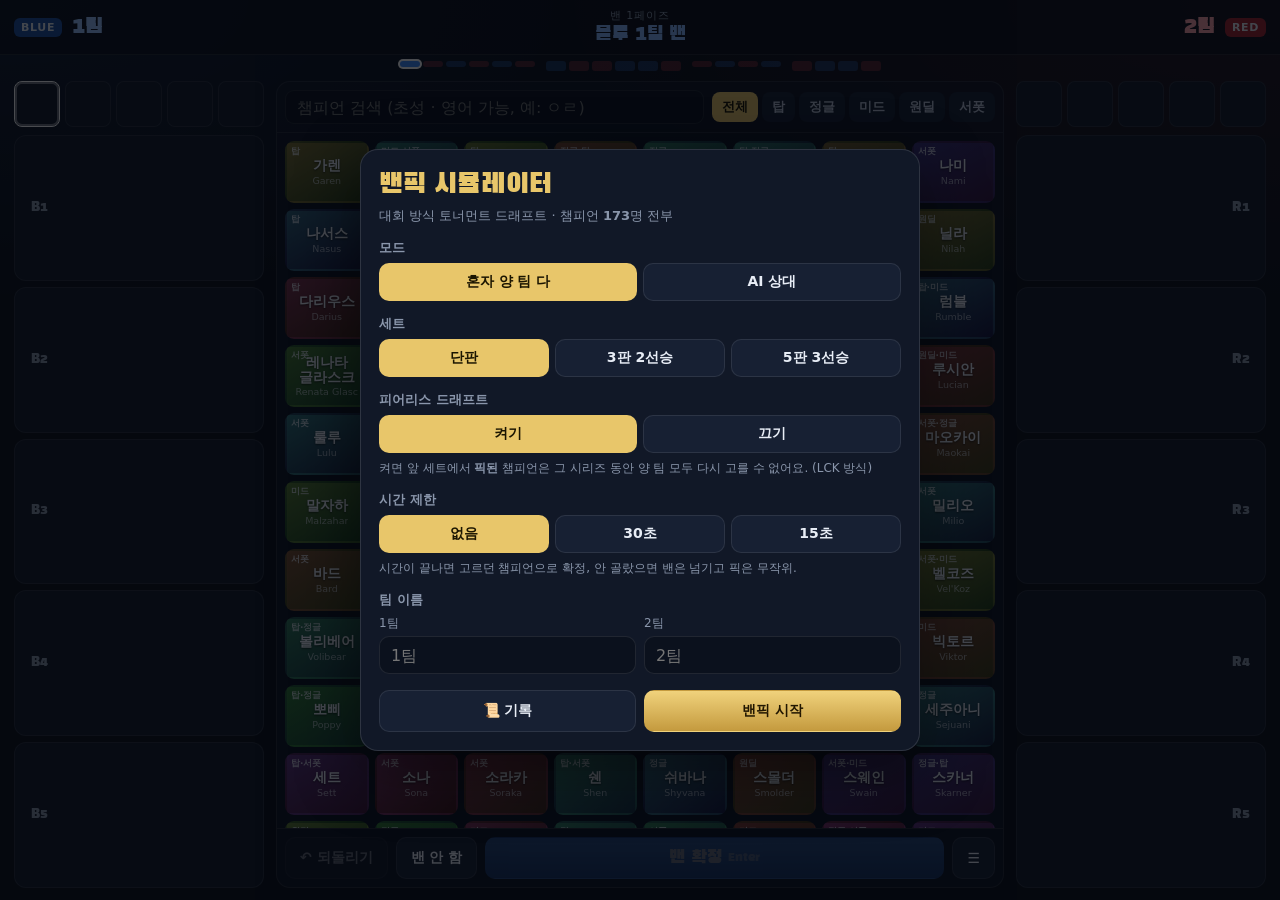
==== web/games/banpick/index.html @ 13d66494 "feat: 밴픽 시뮬레이터 추가 (LoL 대회 방식 토너먼트 드래프트) 사용자 요청: 리그 오브 레전드 대회 밴픽을 모의로 해 보는 시뮬레이터, 현재 챔피언 전부. - 챔피언 17" ====
<!DOCTYPE html>
<html lang="ko">
<head>
<meta charset="UTF-8">
<meta name="viewport" content="width=device-width, initial-scale=1, maximum-scale=1, user-scalable=no, viewport-fit=cover">
<title>밴픽 시뮬레이터</title>
<!-- 오프라인 번들 폰트 (CDN 미사용) -->
<link rel="stylesheet" href="fonts/fonts.css">
<style>
:root{
  --bg:#0a0e17; --panel:#111827; --panel2:#172033; --line:rgba(255,255,255,.09);
  --txt:#e8edf6; --mut:#8a96ab; --gold:#e8c66a; --gold2:#b8913a;
  --blue:#3d8bff; --blue2:#1c4fa3; --red:#ff4d5a; --red2:#a3222c;
  --hfont:'Black Han Sans','Apple SD Gothic Neo','Malgun Gothic',sans-serif;
}
*{box-sizing:border-box;-webkit-tap-highlight-color:transparent}
html,body{margin:0;height:100%;overflow:hidden;background:var(--bg);color:var(--txt);
  font-family:system-ui,-apple-system,'Apple SD Gothic Neo','Malgun Gothic','Noto Sans KR',sans-serif;
  -webkit-user-select:none;user-select:none;overscroll-behavior:none}
button{font:inherit;color:inherit;border:0;background:none;cursor:pointer;padding:0}
input{font:inherit;color:inherit}
.h{font-family:var(--hfont);font-weight:400;letter-spacing:.01em}
.mut{color:var(--mut)}

#app{height:100%;display:flex;flex-direction:column;
  background:radial-gradient(1200px 500px at 0% 0%,rgba(61,139,255,.10),transparent 60%),
             radial-gradient(1200px 500px at 100% 0%,rgba(255,77,90,.10),transparent 60%),var(--bg)}

/* ── 상단 ─────────────────────────────── */
#top{flex:0 0 auto;display:grid;grid-template-columns:1fr auto 1fr;align-items:center;gap:10px;
  padding:8px 14px;border-bottom:1px solid var(--line);background:rgba(10,14,23,.7)}
.tm{display:flex;align-items:center;gap:10px;min-width:0}
.tm.R{justify-content:flex-end}
.tm .nm{font-family:var(--hfont);font-size:22px;white-space:nowrap;overflow:hidden;text-overflow:ellipsis}
.tm.B .nm{color:#9cc4ff}.tm.R .nm{color:#ffa3aa}
.tm .sd{font-size:11px;font-weight:800;padding:3px 7px;border-radius:6px;letter-spacing:.06em}
.tm.B .sd{background:var(--blue2)}.tm.R .sd{background:var(--red2)}
.wins{display:flex;gap:4px}
.wins i{width:11px;height:11px;border-radius:50%;border:2px solid rgba(255,255,255,.35)}
.wins i.on{background:var(--gold);border-color:var(--gold)}
#mid{text-align:center;min-width:220px}
#phase{font-size:11px;color:var(--mut);letter-spacing:.08em}
#turn{font-family:var(--hfont);font-size:20px;line-height:1.15}
#turn.B{color:#8ab8ff}#turn.R{color:#ff8f98}
#timer{font-family:var(--hfont);font-size:15px;color:var(--gold)}
#timer.low{color:var(--red);animation:blink .5s infinite alternate}
@keyframes blink{to{opacity:.35}}

#seq{flex:0 0 auto;display:flex;justify-content:center;gap:3px;padding:6px 10px 0}
#seq b{width:20px;height:6px;border-radius:3px;opacity:.28}
#seq b.B{background:var(--blue)}#seq b.R{background:var(--red)}
#seq b.pk{height:10px}
#seq b.gap{margin-left:8px}
#seq b.done{opacity:.85}
#seq b.now{opacity:1;box-shadow:0 0 0 2px #fff;animation:blink .6s infinite alternate}

/* ── 본문 3단 ─────────────────────────── */
#main{flex:1 1 auto;min-height:0;display:grid;grid-template-columns:minmax(190px,250px) 1fr minmax(190px,250px);
  gap:12px;padding:10px 14px 12px}
.side{min-height:0;display:flex;flex-direction:column;gap:8px}
.bans{display:flex;gap:5px}
.side.R .bans{flex-direction:row-reverse}
.ban{flex:1;aspect-ratio:1;max-height:46px;border-radius:8px;border:1px solid var(--line);background:var(--panel);
  display:flex;align-items:center;justify-content:center;font-size:11px;font-weight:700;position:relative;overflow:hidden;
  text-align:center;line-height:1.1;padding:2px;color:#c9cfdb}
.ban.fill{filter:grayscale(.85) brightness(.75)}
.ban.fill::after{content:'';position:absolute;inset:0;background:linear-gradient(to top right,transparent 46%,rgba(255,77,90,.95) 48%,rgba(255,77,90,.95) 52%,transparent 54%)}
.ban.skip{color:var(--mut)}
.ban.now{border-color:#fff;box-shadow:0 0 0 2px rgba(255,255,255,.4) inset;animation:pulse 1s infinite}
.ban.now.hov{filter:none}
@keyframes pulse{50%{border-color:var(--gold)}}
.picks{flex:1;min-height:0;display:flex;flex-direction:column;gap:6px}
.pick{flex:1;min-height:0;border-radius:12px;border:1px solid var(--line);background:var(--panel);display:flex;align-items:center;
  gap:10px;padding:6px 12px;position:relative;overflow:hidden}
.side.R .pick{flex-direction:row-reverse;text-align:right}
.pick .ord{font-family:var(--hfont);font-size:13px;color:var(--mut);width:24px;flex:0 0 auto;text-align:center}
.pick .info{min-width:0;flex:1}
.pick .cn{font-family:var(--hfont);font-size:clamp(16px,2.2vw,22px);white-space:nowrap;overflow:hidden;text-overflow:ellipsis}
.pick .ce{font-size:10.5px;color:var(--mut);white-space:nowrap;overflow:hidden;text-overflow:ellipsis}
.pick .rl{font-size:11px;font-weight:800;padding:2px 7px;border-radius:6px;background:rgba(255,255,255,.1);flex:0 0 auto}
.pick.fill{background:var(--cbg)}
.side.B .pick.fill{border-color:rgba(61,139,255,.45)}
.side.R .pick.fill{border-color:rgba(255,77,90,.45)}
.pick.now{border-color:#fff;animation:pulse 1s infinite}
.pick.now.hov{background:var(--cbg);opacity:.85}
.pick.empty .cn{color:rgba(255,255,255,.18);font-size:15px}

.center{min-height:0;display:flex;flex-direction:column;background:rgba(17,24,39,.65);border:1px solid var(--line);border-radius:14px;overflow:hidden}
.tools{flex:0 0 auto;display:flex;gap:8px;align-items:center;padding:8px;border-bottom:1px solid var(--line);flex-wrap:wrap}
#q{flex:1 1 160px;min-width:120px;height:34px;border-radius:9px;border:1px solid var(--line);background:#0b111d;padding:0 11px;outline:none;
  -webkit-user-select:text;user-select:text}
#q:focus{border-color:var(--gold2)}
.roles{display:flex;gap:4px;flex-wrap:wrap}
.roles button{height:30px;padding:0 10px;border-radius:8px;background:var(--panel2);font-size:13px;font-weight:700;color:#b9c3d6}
.roles button.on{background:var(--gold);color:#1b1500}
#grid{flex:1 1 auto;min-height:0;overflow-y:auto;padding:8px;display:grid;grid-template-columns:repeat(auto-fill,minmax(80px,1fr));
  gap:6px;align-content:start}
.ch{height:62px;border-radius:9px;background:var(--cbg);position:relative;display:flex;flex-direction:column;align-items:center;justify-content:center;
  padding:3px;text-align:center;border:2px solid transparent;transition:transform .08s}
.ch:hover{transform:translateY(-1px);border-color:rgba(255,255,255,.45)}
.ch .k{font-weight:800;font-size:13.5px;line-height:1.1;word-break:keep-all;text-shadow:0 1px 2px rgba(0,0,0,.6)}
.ch .e{font-size:9.5px;opacity:.65;margin-top:2px;white-space:nowrap;overflow:hidden;text-overflow:ellipsis;max-width:100%}
.ch .r{position:absolute;top:2px;left:4px;font-size:9px;opacity:.75;font-weight:700}
.ch.sel{border-color:var(--gold);box-shadow:0 0 0 2px rgba(232,198,106,.35)}
.ch.off{filter:grayscale(1) brightness(.42);cursor:default;transform:none}
.ch.off:hover{border-color:transparent}
.ch .tag{position:absolute;bottom:2px;right:3px;font-size:9px;font-weight:800;padding:0 4px;border-radius:4px;background:rgba(0,0,0,.65);color:#fff}
#none{display:none;grid-column:1/-1;text-align:center;color:var(--mut);padding:30px 0}
.ctrl{flex:0 0 auto;display:flex;gap:8px;padding:8px;border-top:1px solid var(--line);align-items:center}
.btn{height:42px;padding:0 14px;border-radius:10px;background:var(--panel2);font-weight:800;font-size:14px;display:flex;align-items:center;justify-content:center;gap:6px;
  border:1px solid var(--line)}
.btn:hover{filter:brightness(1.18)}
.btn[disabled]{opacity:.4;cursor:default;filter:none}
.btn.gold{background:linear-gradient(#f0d27c,#c49a3e);color:#211600;border-color:transparent}
.btn.lock{flex:1;font-family:var(--hfont);font-weight:400;font-size:19px}
.btn.B{background:linear-gradient(#4b95ff,#235fc4);border-color:transparent}
.btn.R{background:linear-gradient(#ff5d69,#bd2b37);border-color:transparent}
.btn.sm{height:34px;font-size:13px;padding:0 10px}
#aiWait{display:none;position:absolute;inset:0;align-items:center;justify-content:center;font-family:var(--hfont);font-size:20px;
  background:rgba(10,14,23,.35);pointer-events:none}
.gridWrap{position:relative;flex:1 1 auto;min-height:0;display:flex;flex-direction:column}
.ai #aiWait{display:flex}
.ai #grid{pointer-events:none}

/* ── 창 ─────────────────────────────── */
.modal{position:fixed;inset:0;display:none;align-items:flex-start;justify-content:center;padding:14px;background:rgba(4,6,12,.72);z-index:10;overflow-y:auto}
.modal.on{display:flex}
.card{margin:auto;background:#111827;border:1px solid rgba(255,255,255,.12);border-radius:18px;padding:18px;width:min(560px,100%);
  box-shadow:0 20px 60px rgba(0,0,0,.5);animation:pop .25s cubic-bezier(.2,1.3,.4,1)}
.card.wide{width:min(860px,100%)}
@keyframes pop{from{transform:scale(.92);opacity:0}to{transform:none;opacity:1}}
.card h2{margin:0 0 4px;font-family:var(--hfont);font-weight:400;font-size:28px;color:var(--gold)}
.card h3{margin:14px 0 6px;font-size:13px;color:var(--mut);font-weight:700}
.seg{display:flex;gap:6px;flex-wrap:wrap}
.seg button{flex:1;min-width:90px;height:38px;border-radius:10px;background:var(--panel2);border:1px solid var(--line);font-weight:700;font-size:14px}
.seg button.on{background:var(--gold);color:#1b1500;border-color:transparent}
.names{display:grid;grid-template-columns:1fr 1fr;gap:8px}
.names input{height:38px;border-radius:10px;border:1px solid var(--line);background:#0b111d;padding:0 11px;outline:none;width:100%;
  -webkit-user-select:text;user-select:text}
.names label{font-size:12px;color:var(--mut);display:block;margin-bottom:4px}
.note{font-size:12px;color:var(--mut);margin-top:6px;line-height:1.5}
.row{display:flex;gap:8px;margin-top:16px;flex-wrap:wrap}
.row>.btn{flex:1}

.lineups{display:grid;grid-template-columns:1fr 1fr;gap:10px;margin-top:10px}
.lu{border-radius:12px;padding:10px;border:1px solid var(--line)}
.lu.B{background:rgba(61,139,255,.08);border-color:rgba(61,139,255,.35)}
.lu.R{background:rgba(255,77,90,.08);border-color:rgba(255,77,90,.35)}
.lu .t{font-family:var(--hfont);font-size:18px;margin-bottom:6px}
.lu.B .t{color:#9cc4ff}.lu.R .t{color:#ffa3aa}
.lu .p{display:flex;align-items:center;gap:8px;padding:6px 8px;border-radius:8px;margin-bottom:4px;background:var(--cbg);cursor:pointer;border:2px solid transparent}
.lu .p.sw{border-color:var(--gold)}
.lu .p .rl{font-size:11px;font-weight:800;width:34px;opacity:.85}
.lu .p .n{font-weight:800}
.lu .bb{font-size:11.5px;color:var(--mut);margin-top:6px;line-height:1.5}
.hist{max-height:55vh;overflow-y:auto;margin-top:8px;display:flex;flex-direction:column;gap:8px}
.hi{border:1px solid var(--line);border-radius:12px;padding:10px;background:#0d1320;font-size:12.5px;line-height:1.55}
.hi .hd{display:flex;justify-content:space-between;gap:8px;font-weight:800;margin-bottom:4px}
.hi .bl{color:#9cc4ff}.hi .rd{color:#ffa3aa}
.win{color:var(--gold);font-weight:800}
.top10{display:grid;grid-template-columns:1fr 1fr;gap:10px;font-size:12.5px}
.top10 ol{margin:0;padding-left:20px;line-height:1.6}
.toast{position:fixed;left:50%;bottom:24px;transform:translateX(-50%);background:#000c;padding:9px 16px;border-radius:10px;font-size:14px;
  z-index:20;opacity:0;transition:opacity .2s;pointer-events:none}
.toast.on{opacity:1}
.kbd{font-size:11px;opacity:.6;font-family:inherit}

/* ── 좁은 화면 (폰) ─────────────────── */
@media (max-width:860px){
  #top{padding:6px 10px;gap:6px}
  .tm .nm{font-size:16px}
  .tm .sd{display:none}
  #mid{min-width:0}
  #turn{font-size:16px}
  #seq b{width:11px}
  #main{grid-template-columns:1fr 1fr;grid-template-rows:auto 1fr;gap:8px;padding:8px}
  .center{grid-column:1/-1;grid-row:2}
  .side.B{grid-column:1;grid-row:1}.side.R{grid-column:2;grid-row:1}
  .side{gap:5px}
  .ban{max-height:30px;font-size:9px;border-radius:6px}
  .picks{flex:0 0 auto;gap:3px}
  .pick{flex:0 0 auto;height:30px;padding:2px 7px;gap:6px;border-radius:7px}
  .pick .ord{display:none}
  .pick .ce{display:none}
  .pick .cn{font-size:13px;font-family:inherit;font-weight:800}
  .pick.empty .cn{font-size:12px}
  .pick .rl{font-size:9.5px;padding:1px 5px}
  #grid{grid-template-columns:repeat(auto-fill,minmax(68px,1fr));gap:5px}
  .ch{height:52px}.ch .k{font-size:12px}
  .btn.lock{font-size:16px}
  .lineups{grid-template-columns:1fr}
  .top10{grid-template-columns:1fr}
  .kbd{display:none}
}
@media (max-height:620px) and (min-width:861px){
  .pick .ce{display:none}
}
</style>
</head>
<body>
<div id="app">
  <header id="top">
    <div class="tm B"><span class="sd">BLUE</span><span class="nm" id="nmB">블루</span><span class="wins" id="wB"></span></div>
    <div id="mid"><div id="phase">밴 1페이즈</div><div id="turn">-</div><div id="timer"></div></div>
    <div class="tm R"><span class="wins" id="wR"></span><span class="nm" id="nmR">레드</span><span class="sd">RED</span></div>
  </header>
  <div id="seq"></div>
  <div id="main">
    <section class="side B"><div class="bans" id="bansB"></div><div class="picks" id="picksB"></div></section>
    <section class="center" id="center">
      <div class="tools">
        <input id="q" type="search" placeholder="챔피언 검색 (초성 · 영어 가능, 예: ㅇㄹ)" autocomplete="off">
        <div class="roles" id="roles"></div>
      </div>
      <div class="gridWrap"><div id="grid"></div><div id="aiWait">AI 가 고르는 중…</div></div>
      <div class="ctrl">
        <button class="btn" id="bUndo" title="되돌리기 (Ctrl+Z)">↶ 되돌리기</button>
        <button class="btn" id="bSkip" title="이번 밴 넘기기">밴 안 함</button>
        <button class="btn gold lock" id="bLock">확정 <span class="kbd">Enter</span></button>
        <button class="btn" id="bMenu" title="설정 · 기록">☰</button>
      </div>
    </section>
    <section class="side R"><div class="bans" id="bansR"></div><div class="picks" id="picksR"></div></section>
  </div>
</div>

<!-- 설정 -->
<div class="modal" id="mSetup"><div class="card">
  <h2>밴픽 시뮬레이터</h2>
  <div class="mut" style="font-size:13px">대회 방식 토너먼트 드래프트 · 챔피언 <b id="chCount"></b>명 전부</div>
  <h3>모드</h3>
  <div class="seg" data-k="mode"><button data-v="local">혼자 양 팀 다</button><button data-v="ai">AI 상대</button></div>
  <div id="sideRow"><h3>내 진영 (1세트)</h3>
    <div class="seg" data-k="userSide"><button data-v="B">🔵 블루 (선픽)</button><button data-v="R">🔴 레드 (막픽)</button></div></div>
  <h3>세트</h3>
  <div class="seg" data-k="bo"><button data-v="1">단판</button><button data-v="3">3판 2선승</button><button data-v="5">5판 3선승</button></div>
  <h3>피어리스 드래프트</h3>
  <div class="seg" data-k="fearless"><button data-v="1">켜기</button><button data-v="0">끄기</button></div>
  <div class="note">켜면 앞 세트에서 <b>픽된</b> 챔피언은 그 시리즈 동안 양 팀 모두 다시 고를 수 없어요. (LCK 방식)</div>
  <h3>시간 제한</h3>
  <div class="seg" data-k="timer"><button data-v="0">없음</button><button data-v="30">30초</button><button data-v="15">15초</button></div>
  <div class="note">시간이 끝나면 고르던 챔피언으로 확정, 안 골랐으면 밴은 넘기고 픽은 무작위.</div>
  <h3>팀 이름</h3>
  <div class="names">
    <div><label id="lbA">1팀</label><input id="nA" maxlength="12"></div>
    <div><label id="lbB">2팀</label><input id="nB" maxlength="12"></div>
  </div>
  <div class="row">
    <button class="btn" id="bHist">📜 기록</button>
    <button class="btn" id="bResume" style="display:none">이어서 하기</button>
    <button class="btn gold" id="bStart">밴픽 시작</button>
  </div>
</div></div>

<!-- 결과 -->
<div class="modal" id="mResult"><div class="card wide">
  <h2 id="rTitle">밴픽 완료</h2>
  <div class="mut" style="font-size:12.5px" id="rSub">같은 팀 안에서 챔피언 두 개를 누르면 포지션을 바꿀 수 있어요.</div>
  <div class="lineups" id="rLineups"></div>
  <div id="rWinWrap"><h3 id="rWinQ">이긴 팀은?</h3>
    <div class="row" style="margin-top:6px"><button class="btn B" id="bWinB"></button><button class="btn R" id="bWinR"></button></div></div>
  <div class="row" id="rNext"></div>
  <div class="row">
    <button class="btn sm" id="bCopy">📋 텍스트 복사</button>
    <button class="btn sm" id="bRUndo">↶ 마지막 픽 되돌리기</button>
    <button class="btn sm" id="bRMenu">☰ 설정</button>
  </div>
</div></div>

<!-- 기록 -->
<div class="modal" id="mHist"><div class="card wide">
  <h2>밴픽 기록</h2>
  <div class="mut" style="font-size:12.5px" id="hSum"></div>
  <div class="top10" id="hTop"></div>
  <div class="hist" id="hList"></div>
  <div class="row"><button class="btn sm" id="bHClear">기록 지우기</button><button class="btn gold" id="bHClose">닫기</button></div>
</div></div>

<div class="toast" id="toast"></div>

<script src="../mudyogu-sdk.js"></script>
<script>
(function () {
'use strict';
const MUD = window.MudyoguSDK
  ? MudyoguSDK.create()
  : { isEmbedded:false, ready(){}, save(){}, saveCode(){}, requestCode(){},
      onCode(){}, onInit(){}, onControl(){}, score(){}, vibrate(){} };

/* ── 챔피언 173명 (2026 로크까지) · 영어,한글,포지션(주 포지션 먼저) ──
   T 탑 · J 정글 · M 미드 · A 원딜 · S 서폿 */
const RAW = `Aatrox,아트록스,T
Ahri,아리,M
Akali,아칼리,MT
Akshan,아크샨,MT
Alistar,알리스타,S
Ambessa,암베사,T
Amumu,아무무,JS
Anivia,애니비아,M
Annie,애니,MS
Aphelios,아펠리오스,A
Ashe,애쉬,AS
Aurelion Sol,아우렐리온 솔,M
Aurora,오로라,MT
Azir,아지르,M
Bard,바드,S
Bel'Veth,벨베스,J
Blitzcrank,블리츠크랭크,S
Brand,브랜드,SMJ
Braum,브라움,S
Briar,브라이어,J
Caitlyn,케이틀린,A
Camille,카밀,TS
Cassiopeia,카시오페아,MT
Cho'Gath,초가스,TM
Corki,코르키,MA
Darius,다리우스,T
Diana,다이애나,JM
Dr. Mundo,문도 박사,TJ
Draven,드레이븐,A
Ekko,에코,JM
Elise,엘리스,JS
Evelynn,이블린,J
Ezreal,이즈리얼,A
Fiddlesticks,피들스틱,JS
Fiora,피오라,T
Fizz,피즈,M
Galio,갈리오,MS
Gangplank,갱플랭크,T
Garen,가렌,T
Gnar,나르,T
Gragas,그라가스,JTS
Graves,그레이브즈,J
Gwen,그웬,TJ
Hecarim,헤카림,J
Heimerdinger,하이머딩거,MST
Hwei,흐웨이,MS
Illaoi,일라오이,T
Irelia,이렐리아,TM
Ivern,아이번,J
Janna,잔나,S
Jarvan IV,자르반 4세,J
Jax,잭스,TJ
Jayce,제이스,TM
Jhin,진,A
Jinx,징크스,A
K'Sante,크산테,T
Kai'Sa,카이사,A
Kalista,칼리스타,A
Karma,카르마,SM
Karthus,카서스,JM
Kassadin,카사딘,M
Katarina,카타리나,M
Kayle,케일,T
Kayn,케인,J
Kennen,케넨,T
Kha'Zix,카직스,J
Kindred,킨드레드,J
Kled,클레드,T
Kog'Maw,코그모,A
LeBlanc,르블랑,M
Lee Sin,리 신,J
Leona,레오나,S
Lillia,릴리아,J
Lissandra,리산드라,M
Locke,로크,M
Lucian,루시안,AM
Lulu,룰루,S
Lux,럭스,SM
Malphite,말파이트,T
Malzahar,말자하,M
Maokai,마오카이,SJT
Master Yi,마스터 이,J
Mel,멜,MS
Milio,밀리오,S
Miss Fortune,미스 포츈,A
Mordekaiser,모데카이저,T
Morgana,모르가나,S
Naafiri,나피리,M
Nami,나미,S
Nasus,나서스,T
Nautilus,노틸러스,S
Neeko,니코,MS
Nidalee,니달리,J
Nilah,닐라,A
Nocturne,녹턴,J
Nunu & Willump,누누와 윌럼프,J
Olaf,올라프,TJ
Orianna,오리아나,M
Ornn,오른,T
Pantheon,판테온,TSM
Poppy,뽀삐,TJS
Pyke,파이크,S
Qiyana,키아나,M
Quinn,퀸,T
Rakan,라칸,S
Rammus,람머스,J
Rek'Sai,렉사이,J
Rell,렐,S
Renata Glasc,레나타 글라스크,S
Renekton,레넥톤,T
Rengar,렝가,JT
Riven,리븐,T
Rumble,럼블,TM
Ryze,라이즈,MT
Samira,사미라,A
Sejuani,세주아니,J
Senna,세나,SA
Seraphine,세라핀,SM
Sett,세트,TS
Shaco,샤코,J
Shen,쉔,TS
Shyvana,쉬바나,J
Singed,신지드,T
Sion,사이온,T
Sivir,시비르,A
Skarner,스카너,JT
Smolder,스몰더,A
Sona,소나,S
Soraka,소라카,S
Swain,스웨인,SMT
Sylas,사일러스,MJ
Syndra,신드라,M
Tahm Kench,탐 켄치,TS
Taliyah,탈리야,MJ
Talon,탈론,MJ
Taric,타릭,S
Teemo,티모,T
Thresh,쓰레쉬,S
Tristana,트리스타나,AM
Trundle,트런들,JT
Tryndamere,트린다미어,T
Twisted Fate,트위스티드 페이트,M
Twitch,트위치,A
Udyr,우디르,J
Urgot,우르곳,T
Varus,바루스,A
Vayne,베인,AT
Veigar,베이가,M
Vel'Koz,벨코즈,SM
Vex,벡스,M
Vi,바이,J
Viego,비에고,J
Viktor,빅토르,M
Vladimir,블라디미르,MT
Volibear,볼리베어,TJ
Warwick,워윅,J
Wukong,오공,JT
Xayah,자야,A
Xerath,제라스,MS
Xin Zhao,신 짜오,J
Yasuo,야스오,MT
Yone,요네,MT
Yorick,요릭,T
Yunara,유나라,A
Yuumi,유미,S
Zaahen,자헨,T
Zac,자크,J
Zed,제드,M
Zeri,제리,A
Ziggs,직스,MA
Zilean,질리언,S
Zoe,조이,M
Zyra,자이라,S`;

/* AI 가 좋아하는 대회 단골 챔피언 (가중치만 줌) */
const POP = new Set(('Azir,Orianna,Taliyah,Sylas,Ahri,Corki,Yone,Aurora,Viktor,Syndra,Galio,Ryze,Mel,Hwei,Locke,LeBlanc,'
  + 'Xayah,Kai\'Sa,Varus,Ezreal,Jhin,Kalista,Ashe,Zeri,Aphelios,Lucian,Smolder,Yunara,Caitlyn,Sivir,Corki,'
  + 'Rell,Rakan,Nautilus,Renata Glasc,Leona,Braum,Alistar,Poppy,Thresh,Bard,Neeko,Karma,Milio,'
  + 'Lee Sin,Vi,Xin Zhao,Wukong,Maokai,Sejuani,Jarvan IV,Viego,Nidalee,Pantheon,Skarner,Trundle,Lillia,'
  + 'K\'Sante,Rumble,Jax,Gnar,Renekton,Aatrox,Ambessa,Jayce,Gragas,Ornn,Sion,Kennen,Camille,Zaahen,Gwen').split(','));

const ROLES = ['T','J','M','A','S'];
const RN = {T:'탑',J:'정글',M:'미드',A:'원딜',S:'서폿'};
const ALIAS = {'미포':'Miss Fortune','트페':'Twisted Fate','블츠':'Blitzcrank','아우솔':'Aurelion Sol','탐켄':'Tahm Kench',
  '잘반':'Jarvan IV','하딩':'Heimerdinger','케틀':'Caitlyn','트타':'Tristana','볼베':'Volibear','쓰레시':'Thresh','스레쉬':'Thresh',
  '쓰렉':'Thresh','tf':'Twisted Fate','mf':'Miss Fortune','j4':'Jarvan IV','ls':'Lee Sin','누누':'Nunu & Willump','레나타':'Renata Glasc',
  '마이':'Master Yi','블라디':'Vladimir','피들':'Fiddlesticks','쉬바':'Shyvana','카타':'Katarina','르블':'LeBlanc','갈리':'Galio',
  '애니비':'Anivia','오리':'Orianna','빅토':'Viktor','카사':'Kassadin','세주':'Sejuani','카밀':'Camille','이렐':'Irelia'};

const CHO = 'ㄱㄲㄴㄷㄸㄹㅁㅂㅃㅅㅆㅇㅈㅉㅊㅋㅌㅍㅎ';
function cho(s){let o='';for(const c of s){const n=c.charCodeAt(0)-0xAC00;o+=(n>=0&&n<11172)?CHO[Math.floor(n/588)]:c;}return o;}
const norm = (s) => s.toLowerCase().replace(/[\s'.&]/g,'');
function hue(s){let h=7;for(const c of s)h=(h*31+c.charCodeAt(0))>>>0;return h%360;}

const CHAMPS = RAW.trim().split('\n').map((l) => {
  const [en, ko, r] = l.split(',');
  const h = hue(en);
  return { id: en, en, ko, roles: r.split(''), pop: POP.has(en),
    bg: `linear-gradient(150deg,hsl(${h},42%,34%),hsl(${(h+40)%360},48%,17%))`,
    nk: norm(ko), ne: norm(en), ck: cho(ko.replace(/\s/g,'')) };
}).sort((a, b) => a.ko.localeCompare(b.ko, 'ko'));
const BY = {}; CHAMPS.forEach((c) => { BY[c.id] = c; });
for (const k in ALIAS) if (BY[ALIAS[k]]) (BY[ALIAS[k]].al = BY[ALIAS[k]].al || []).push(norm(k));

/* 대회 토너먼트 드래프트 순서 (20단계) */
const SEQ = [
  ['B','ban'],['R','ban'],['B','ban'],['R','ban'],['B','ban'],['R','ban'],
  ['B','pick'],['R','pick'],['R','pick'],['B','pick'],['B','pick'],['R','pick'],
  ['R','ban'],['B','ban'],['R','ban'],['B','ban'],
  ['R','pick'],['B','pick'],['B','pick'],['R','pick'],
].map(([side, type]) => ({ side, type }));
function phaseName(i){return i<6?'밴 1페이즈':i<12?'픽 1페이즈':i<16?'밴 2페이즈':'픽 2페이즈';}
const other = (s) => (s === 'B' ? 'R' : 'B');

/* 포지션 자동 배치 (120가지 중 가장 잘 맞는 것) */
const PERMS = [];
(function perm(a, rest){ if(!rest.length){PERMS.push(a);return;} rest.forEach((r,i)=>perm(a.concat(r), rest.slice(0,i).concat(rest.slice(i+1)))); })([], ROLES);
function roleScore(id, r){ const i = BY[id] ? BY[id].roles.indexOf(r) : -1; return i < 0 ? -3 : 4 - i; }
function assign(ids){
  let best = null, bs = -1e9;
  for (const p of PERMS) { let s = 0; for (let i = 0; i < ids.length; i++) s += roleScore(ids[i], p[i]); if (s > bs) { bs = s; best = p; } }
  return best.slice(0, ids.length);
}
function openRoles(ids){ const used = assign(ids); return ROLES.filter((r) => !used.includes(r)); }
function lineupOf(ids){ const a = assign(ids); return ROLES.map((r) => ids[a.indexOf(r)] || null); }

/* ── 저장 ─────────────────────────────── */
const K_STATE = 'banpick.state', K_CFG = 'banpick.cfg', K_HIST = 'banpick.history';
function lsGet(k, d){ try { const v = localStorage.getItem(k); return v ? JSON.parse(v) : d; } catch (e) { return d; } }
function lsSet(k, v){ try { localStorage.setItem(k, JSON.stringify(v)); } catch (e) {} }

let cfg = Object.assign({ mode:'local', userSide:'B', bo:1, fearless:1, timer:0, nA:'', nB:'' }, lsGet(K_CFG, {}));
let st = lsGet(K_STATE, null);   // { cfg, wins:{A,B}, games:[], cur:{blue,step,bans,picks,hover,done,lineup,histId}, snaps:[], over }
let hist = lsGet(K_HIST, []);
function persist(){ lsSet(K_STATE, st); }

function nameOf(team){ const c = st ? st.cfg : cfg; const n = team === 'A' ? c.nA : c.nB;
  if (n) return n; if (c.mode === 'ai') return team === 'A' ? '나' : 'AI'; return team === 'A' ? '1팀' : '2팀'; }
function teamOf(side){ return side === 'B' ? st.cur.blue : (st.cur.blue === 'A' ? 'B' : 'A'); }
function sideOfTeam(team){ return st.cur.blue === team ? 'B' : 'R'; }
function curSet(){ return st.games.length + 1 - (st.cur.winner && st.cfg.bo > 1 ? 1 : 0); }
function isUserStep(){ if (!st || st.cur.done) return false; if (st.cfg.mode !== 'ai') return true; return teamOf(SEQ[st.cur.step].side) === 'A'; }

function fearlessSet(){ const s = new Set(); if (!st || !st.cfg.fearless) return s;
  st.games.forEach((g) => { g.picks.B.concat(g.picks.R).forEach((id) => s.add(id)); }); return s; }
function statusOf(id){
  const c = st.cur;
  if (c.bans.B.includes(id) || c.bans.R.includes(id)) return '밴';
  if (c.picks.B.includes(id) || c.picks.R.includes(id)) return '픽';
  if (fearlessSet().has(id)) return '사용됨';
  return '';
}
const avail = (id) => !statusOf(id);

/* ── 화면 요소 ───────────────────────── */
const $ = (id) => document.getElementById(id);
const esc = (s) => String(s).replace(/[&<>"']/g, (c) => ({'&':'&amp;','<':'&lt;','>':'&gt;','"':'&quot;',"'":'&#39;'}[c]));
let roleF = 'all', query = '';
$('chCount').textContent = CHAMPS.length;

/* 역할 탭 */
$('roles').innerHTML = [['all','전체']].concat(ROLES.map((r) => [r, RN[r]])).map(([v, t]) => `<button data-r="${v}">${t}</button>`).join('');
$('roles').addEventListener('click', (e) => { const b = e.target.closest('button'); if (!b) return; roleF = b.dataset.r; renderGrid(); });

/* 챔피언 칸 (한 번만 만들고 상태만 바꿈) */
const tiles = {};
CHAMPS.forEach((c) => {
  const d = document.createElement('button');
  d.className = 'ch'; d.style.setProperty('--cbg', c.bg); d.title = `${c.ko} (${c.en}) · ${c.roles.map((r) => RN[r]).join('/')}`;
  d.innerHTML = `<span class="r">${c.roles.map((r) => RN[r]).slice(0, 2).join('·')}</span><span class="k">${c.ko}</span><span class="e">${c.en}</span><span class="tag" style="display:none"></span>`;
  d.addEventListener('click', () => onTile(c.id));
  d.addEventListener('dblclick', () => { if (st && st.cur.hover === c.id) lockIn(); });
  tiles[c.id] = d; $('grid').appendChild(d);
});
const noneEl = document.createElement('div'); noneEl.id = 'none'; noneEl.textContent = '찾는 챔피언이 없어요'; $('grid').appendChild(noneEl);

function matches(c){
  if (roleF !== 'all' && !c.roles.includes(roleF)) return false;
  if (!query) return true;
  const q = norm(query);
  if (c.nk.includes(q) || c.ne.includes(q)) return true;
  if (/^[ㄱ-ㅎ]+$/.test(q) && c.ck.startsWith(q)) return true;
  if (c.al && c.al.some((a) => a.startsWith(q))) return true;
  return false;
}
function renderGrid(){
  document.querySelectorAll('#roles button').forEach((b) => b.classList.toggle('on', b.dataset.r === roleF));
  let shown = 0;
  CHAMPS.forEach((c) => {
    const t = tiles[c.id]; const m = matches(c); t.style.display = m ? '' : 'none'; if (m) shown++;
    const s = st ? statusOf(c.id) : '';
    t.classList.toggle('off', !!s); t.classList.toggle('sel', !!st && st.cur.hover === c.id);
    const tag = t.querySelector('.tag'); tag.style.display = s ? '' : 'none'; tag.textContent = s;
  });
  noneEl.style.display = shown ? 'none' : 'block';
}

function onTile(id){
  if (!st || st.cur.done || !isUserStep() || !avail(id)) return;
  st.cur.hover = st.cur.hover === id ? null : id;
  persist(); render();
}

/* ── 그리기 ─────────────────────────── */
function render(){
  if (!st) return;
  const c = st.cur, step = c.step, s = SEQ[step];
  ['B','R'].forEach((side) => {
    const team = teamOf(side);
    $('nm' + side).textContent = nameOf(team);
    const need = Math.ceil(st.cfg.bo / 2);
    $('w' + side).innerHTML = st.cfg.bo > 1 ? Array.from({ length: need }, (_, i) => `<i class="${i < st.wins[team] ? 'on' : ''}"></i>`).join('') : '';
    // 밴
    let bh = '';
    for (let i = 0; i < 5; i++) {
      const id = c.bans[side][i];
      const isNow = !c.done && s && s.side === side && s.type === 'ban' && c.bans[side].length === i;
      if (id !== undefined) bh += id ? `<div class="ban fill" title="${BY[id].ko}" style="background:${BY[id].bg}">${BY[id].ko}</div>` : `<div class="ban skip">—</div>`;
      else if (isNow && c.hover) bh += `<div class="ban now hov" style="background:${BY[c.hover].bg}">${BY[c.hover].ko}</div>`;
      else bh += `<div class="ban${isNow ? ' now' : ''}"></div>`;
    }
    $('bans' + side).innerHTML = bh;
    // 픽
    const ids = c.picks[side], roles = assign(ids);
    let ph = '';
    for (let i = 0; i < 5; i++) {
      const id = ids[i];
      const isNow = !c.done && s && s.side === side && s.type === 'pick' && ids.length === i;
      const ord = side + (i + 1);
      if (id) {
        const ch = BY[id];
        ph += `<div class="pick fill" style="--cbg:${ch.bg}"><span class="ord">${ord}</span><div class="info"><div class="cn">${ch.ko}</div><div class="ce">${ch.en}</div></div><span class="rl">${RN[roles[i]]}</span></div>`;
      } else if (isNow && c.hover) {
        const ch = BY[c.hover];
        ph += `<div class="pick now hov" style="--cbg:${ch.bg}"><span class="ord">${ord}</span><div class="info"><div class="cn">${ch.ko}</div><div class="ce">고르는 중…</div></div></div>`;
      } else {
        ph += `<div class="pick empty${isNow ? ' now' : ''}"><span class="ord">${ord}</span><div class="info"><div class="cn">${isNow ? '선택 중' : ''}</div></div></div>`;
      }
    }
    $('picks' + side).innerHTML = ph;
  });
  // 가운데 위
  const gi = curSet();
  const fl = st.cfg.fearless && st.cfg.bo > 1 && fearlessSet().size ? ` · 피어리스 ${fearlessSet().size}명 잠김` : '';
  const setTxt = st.cfg.bo > 1 ? `${gi}세트 · ` : '';
  if (c.done) {
    $('phase').textContent = setTxt + '밴픽 완료' + fl;
    $('turn').textContent = '밴픽 완료'; $('turn').className = '';
  } else {
    $('phase').textContent = setTxt + phaseName(step) + fl;
    $('turn').textContent = `${s.side === 'B' ? '블루' : '레드'} ${nameOf(teamOf(s.side))} ${s.type === 'ban' ? '밴' : '픽'}`;
    $('turn').className = s.side;
  }
  $('seq').innerHTML = SEQ.map((q, i) => `<b class="${q.side}${q.type === 'pick' ? ' pk' : ''}${i === 6 || i === 12 || i === 16 ? ' gap' : ''}${i < step || c.done ? ' done' : ''}${i === step && !c.done ? ' now' : ''}" title="${i + 1}. ${q.side === 'B' ? '블루' : '레드'} ${q.type === 'ban' ? '밴' : '픽'}"></b>`).join('');
  // 아래 버튼
  const user = isUserStep();
  $('center').classList.toggle('ai', !c.done && !user);
  $('bLock').disabled = !user || !c.hover;
  $('bLock').className = 'btn lock ' + (c.done ? 'gold' : s.side);
  $('bLock').innerHTML = c.done ? '결과 보기' : user ? `${s.type === 'ban' ? '밴' : '픽'} 확정 <span class="kbd">Enter</span>` : 'AI 차례';
  if (c.done) $('bLock').disabled = false;
  $('bSkip').style.display = !c.done && s.type === 'ban' && user ? '' : 'none';
  $('bUndo').disabled = !st.snaps.length || st.over || !!(c.winner && st.cfg.bo > 1);
  renderGrid(); renderTimer();
}

/* ── 진행 ─────────────────────────── */
let aiToken = 0, deadline = 0, paused = false, pausedLeft = 0;

function lockIn(id){
  if (!st) return;
  const c = st.cur;
  if (c.done) { openResult(); return; }
  const s = SEQ[c.step];
  if (id === undefined) id = c.hover;
  if (id === null && s.type === 'pick') return;
  if (id && !avail(id)) return;
  st.snaps.push(JSON.stringify(c));
  if (st.snaps.length > 40) st.snaps.shift();
  if (s.type === 'ban') c.bans[s.side].push(id || ''); else c.picks[s.side].push(id);
  c.hover = null; c.step++;
  MUD.vibrate(10);
  if (c.step >= SEQ.length) finishDraft();
  else { resetTimer(); persist(); render(); maybeAI(); }
}

function undo(){
  if (!st || !st.snaps.length || st.over || (st.cur.winner && st.cfg.bo > 1)) return;
  aiToken++;
  const doneId = st.cur.done ? st.cur.histId : 0;   // 완료된 밴픽을 되돌리면 그 기록도 지움
  do { st.cur = JSON.parse(st.snaps.pop()); }
  while (st.cfg.mode === 'ai' && st.snaps.length && !isUserStep());
  if (doneId) { hist = hist.filter((h) => h.id !== doneId); lsSet(K_HIST, hist); }
  closeModals();
  resetTimer(); persist(); render(); maybeAI();
}

function weighted(list){ let sum = 0; list.forEach((x) => sum += x.w); let r = Math.random() * sum;
  for (const x of list) { r -= x.w; if (r <= 0) return x.id; } return list.length ? list[list.length - 1].id : null; }
function fitScore(ch, roles){ let b = 0; roles.forEach((r) => { const i = ch.roles.indexOf(r); if (i >= 0) b = Math.max(b, 3 - Math.min(i, 2)); }); return b; }
function aiChoose(){
  const c = st.cur, s = SEQ[c.step];
  const pool = CHAMPS.filter((ch) => avail(ch.id));
  let list;
  if (s.type === 'ban') {
    if (c.step >= 12) { const open = openRoles(c.picks[other(s.side)]);
      list = pool.map((ch) => ({ id: ch.id, w: (fitScore(ch, open) ** 2 + 0.1) * (ch.pop ? 4 : 1) }));
    } else list = pool.map((ch) => ({ id: ch.id, w: (ch.pop ? 5 : 1) * (1 + 0.35 * (ch.roles.length - 1)) }));
  } else {
    const open = openRoles(c.picks[s.side]);
    list = pool.map((ch) => ({ id: ch.id, w: fitScore(ch, open) ** 2 * (ch.pop ? 3 : 1) })).filter((x) => x.w > 0);
    if (!list.length) list = pool.map((ch) => ({ id: ch.id, w: 1 }));
  }
  return weighted(list);
}
function maybeAI(){
  if (!st || st.cur.done || isUserStep() || paused) return;
  const t = ++aiToken;
  setTimeout(() => {
    if (t !== aiToken || !st || st.cur.done || isUserStep()) return;
    st.cur.hover = aiChoose(); render();
    setTimeout(() => { if (t === aiToken && st && !st.cur.done && !isUserStep()) lockIn(st.cur.hover); }, 650);
  }, 600 + Math.random() * 500);
}

/* 시간 제한 */
function resetTimer(){ deadline = st && st.cfg.timer && !st.cur.done ? Date.now() + st.cfg.timer * 1000 : 0; }
function renderTimer(){
  const el = $('timer');
  if (!st || !st.cfg.timer || st.cur.done || !deadline) { el.textContent = ''; el.className = ''; return; }
  const left = paused ? pausedLeft : Math.max(0, Math.ceil((deadline - Date.now()) / 1000));
  el.textContent = paused ? `⏸ ${left}초` : `⏱ ${left}초`; el.className = left <= 5 ? 'low' : '';
}
setInterval(() => {
  if (!st || !deadline || paused || st.cur.done) return;
  renderTimer();
  if (Date.now() >= deadline && isUserStep()) {
    const s = SEQ[st.cur.step];
    if (st.cur.hover && avail(st.cur.hover)) lockIn(st.cur.hover);
    else if (s.type === 'ban') lockIn('');
    else lockIn(aiChoose());
    toast('시간 끝! 자동으로 확정했어요');
  }
}, 250);

/* ── 시작 / 세트 ─────────────────────── */
function newCur(blue){ return { blue, step: 0, bans: { B: [], R: [] }, picks: { B: [], R: [] }, hover: null, done: false, lineup: null, histId: 0 }; }
function startSeries(){
  cfg.nA = $('nA').value.trim(); cfg.nB = $('nB').value.trim();
  lsSet(K_CFG, cfg);
  const c = JSON.parse(JSON.stringify(cfg));
  const blue = c.mode === 'ai' && c.userSide === 'R' ? 'B' : 'A';
  st = { cfg: c, wins: { A: 0, B: 0 }, games: [], cur: newCur(blue), snaps: [], over: false };
  closeModals(); query = ''; $('q').value = ''; roleF = 'all';
  resetTimer(); persist(); render(); maybeAI();
}
function nextGame(blueTeam){
  st.cur = newCur(blueTeam); st.snaps = [];
  closeModals(); resetTimer(); persist(); render(); maybeAI();
}

function finishDraft(){
  const c = st.cur; c.done = true; deadline = 0;
  c.lineup = { B: lineupOf(c.picks.B), R: lineupOf(c.picks.R) };
  c.histId = Date.now();
  hist.unshift({ id: c.histId, at: new Date().toISOString(), set: st.games.length + 1, bo: st.cfg.bo, fearless: st.cfg.fearless,
    blue: nameOf(teamOf('B')), red: nameOf(teamOf('R')), bans: c.bans, lineup: c.lineup, winner: '' });
  hist = hist.slice(0, 60); lsSet(K_HIST, hist);
  MUD.save({ score: hist.length, isGameOver: true });
  persist(); render(); openResult();
}
function saveLineupToHist(){ const h = hist.find((x) => x.id === st.cur.histId); if (h) { h.lineup = st.cur.lineup; lsSet(K_HIST, hist); } }

/* ── 결과 창 ─────────────────────────── */
let swapSel = null;
function luHtml(side, lineup, bans, name, clickable){
  return `<div class="lu ${side}"><div class="t">${side === 'B' ? '🔵' : '🔴'} ${esc(name)}</div>`
    + ROLES.map((r, i) => { const id = lineup[i]; const ch = BY[id];
      return ch ? `<div class="p${clickable && swapSel && swapSel.side === side && swapSel.i === i ? ' sw' : ''}" ${clickable ? `data-s="${side}" data-i="${i}"` : ''} style="--cbg:${ch.bg}"><span class="rl">${RN[r]}</span><span class="n">${ch.ko}</span></div>` : ''; }).join('')
    + `<div class="bb">밴: ${bans.map((id) => (id ? BY[id] ? BY[id].ko : id : '—')).join(', ')}</div></div>`;
}
function openResult(){
  const c = st.cur;
  $('rTitle').textContent = st.cfg.bo > 1 ? `${curSet()}세트 밴픽 완료` : '밴픽 완료';
  $('rLineups').innerHTML = luHtml('B', c.lineup.B, c.bans.B, nameOf(teamOf('B')), true) + luHtml('R', c.lineup.R, c.bans.R, nameOf(teamOf('R')), true);
  $('bWinB').textContent = `🔵 ${nameOf(teamOf('B'))} 승`;
  $('bWinR').textContent = `🔴 ${nameOf(teamOf('R'))} 승`;
  $('rWinQ').textContent = st.cfg.bo > 1 ? '이 세트 이긴 팀은? (눌러야 다음 세트로)' : '결과 기록 (선택)';
  const decided = !!c.winner;
  $('rWinWrap').style.display = st.over || decided ? 'none' : '';
  $('bRUndo').style.display = st.over || (decided && st.cfg.bo > 1) ? 'none' : '';
  let nx = '';
  if (st.over) {
    const w = st.wins.A > st.wins.B ? 'A' : 'B';
    $('rTitle').textContent = `🏆 ${nameOf(w)} 우승 ${Math.max(st.wins.A, st.wins.B)} : ${Math.min(st.wins.A, st.wins.B)}`;
    nx = `<button class="btn gold" data-a="again">새 시리즈 (같은 설정)</button><button class="btn" data-a="hist">📜 기록 보기</button>`;
  } else if (st.cfg.bo === 1) {
    nx = (decided ? `<div style="width:100%" class="win">🏆 ${esc(nameOf(c.winner))} 승리로 기록됨</div>` : '')
      + `<button class="btn gold" data-a="again">한 번 더 (같은 설정)</button>`;
  } else if (decided) {
    const loser = c.winner === 'A' ? 'B' : 'A';
    nx = `<div style="width:100%;font-size:13px" class="mut">${esc(nameOf(c.winner))} 승리! ${esc(nameOf('A'))} ${st.wins.A} : ${st.wins.B} ${esc(nameOf('B'))} — 진 팀 <b>${esc(nameOf(loser))}</b> 이(가) 다음 세트 진영을 고르세요</div>`
      + `<button class="btn B" data-a="side" data-blue="${loser}">🔵 블루로</button><button class="btn R" data-a="side" data-blue="${c.winner}">🔴 레드로</button>`;
  }
  $('rNext').innerHTML = nx; $('rNext').style.display = nx ? '' : 'none';
  openModal('mResult');
}
$('rLineups').addEventListener('click', (e) => {
  const p = e.target.closest('.p[data-s]'); if (!p) return;
  const side = p.dataset.s, i = +p.dataset.i;
  if (!swapSel || swapSel.side !== side) swapSel = { side, i };
  else { const L = st.cur.lineup[side]; [L[i], L[swapSel.i]] = [L[swapSel.i], L[i]]; swapSel = null; saveLineupToHist(); persist(); }
  openResult();
});
$('rNext').addEventListener('click', (e) => {
  const b = e.target.closest('button'); if (!b) return;
  if (b.dataset.a === 'again') { cfg = Object.assign(cfg, st.cfg); $('nA').value = cfg.nA; $('nB').value = cfg.nB; startSeries(); }
  if (b.dataset.a === 'hist') openHist();
  if (b.dataset.a === 'side') nextGame(b.dataset.blue);
});
function setWinner(side){
  const team = teamOf(side), c = st.cur;
  if (!c.done || c.winner) return;
  c.winner = team;
  const h = hist.find((x) => x.id === c.histId); if (h) { h.winner = side; lsSet(K_HIST, hist); }
  if (st.cfg.bo > 1) {
    st.games.push({ blue: c.blue, picks: c.picks, bans: c.bans, winner: team });
    st.wins[team]++;
    if (st.wins[team] >= Math.ceil(st.cfg.bo / 2)) st.over = true;
  }
  persist(); render();
  // 다음 세트 진영은 진 팀이 고른다 (AI 가 지면 블루)
  if (!st.over && st.cfg.bo > 1 && st.cfg.mode === 'ai' && team === 'A') { toast('AI 가 다음 세트 블루 진영을 골랐어요'); nextGame('B'); return; }
  openResult();
}
$('bWinB').onclick = () => setWinner('B');
$('bWinR').onclick = () => setWinner('R');
$('bRUndo').onclick = () => { undo(); };
$('bRMenu').onclick = () => openSetup();
$('bCopy').onclick = () => {
  const c = st.cur, L = (s) => ROLES.map((r, i) => `${RN[r]} ${BY[c.lineup[s][i]].ko}`).join(' / ');
  const B = (s) => c.bans[s].map((id) => (id ? BY[id].ko : '—')).join(', ');
  const txt = `[밴픽${st.cfg.bo > 1 ? ' ' + curSet() + '세트' : ''}] 🔵 ${nameOf(teamOf('B'))} vs 🔴 ${nameOf(teamOf('R'))}\n`
    + `🔵 밴: ${B('B')}\n🔵 픽: ${L('B')}\n🔴 밴: ${B('R')}\n🔴 픽: ${L('R')}`;
  copyText(txt);
};
function copyText(t){
  const done = () => toast('복사했어요');
  if (navigator.clipboard && navigator.clipboard.writeText) navigator.clipboard.writeText(t).then(done, () => fallback());
  else fallback();
  function fallback(){ const a = document.createElement('textarea'); a.value = t; document.body.appendChild(a); a.select();
    try { document.execCommand('copy'); done(); } catch (e) { toast('복사 실패'); } a.remove(); }
}

/* ── 설정 창 ─────────────────────────── */
function openSetup(){
  $('nA').value = cfg.nA || ''; $('nB').value = cfg.nB || '';
  $('bResume').style.display = st && !st.over ? '' : 'none';
  syncSetup(); openModal('mSetup');
}
function syncSetup(){
  document.querySelectorAll('#mSetup .seg').forEach((g) => { const k = g.dataset.k;
    g.querySelectorAll('button').forEach((b) => b.classList.toggle('on', String(cfg[k]) === b.dataset.v)); });
  $('sideRow').style.display = cfg.mode === 'ai' ? '' : 'none';
  $('lbA').textContent = cfg.mode === 'ai' ? '내 팀' : '1팀'; $('lbB').textContent = cfg.mode === 'ai' ? 'AI 팀' : '2팀';
  $('nA').placeholder = cfg.mode === 'ai' ? '나' : '1팀'; $('nB').placeholder = cfg.mode === 'ai' ? 'AI' : '2팀';
}
document.querySelectorAll('#mSetup .seg').forEach((g) => g.addEventListener('click', (e) => {
  const b = e.target.closest('button'); if (!b) return; const k = g.dataset.k; const v = b.dataset.v;
  cfg[k] = /^\d+$/.test(v) ? +v : v; syncSetup();
}));
$('bStart').onclick = startSeries;
$('bResume').onclick = () => { closeModals(); if (st && st.cur.done) openResult(); };
$('bHist').onclick = () => openHist();
$('bMenu').onclick = () => openSetup();

/* ── 기록 창 ─────────────────────────── */
let histBack = null;
function openHist(){
  histBack = document.querySelector('.modal.on') ? document.querySelector('.modal.on').id : null;
  const pk = {}, bn = {};
  hist.forEach((h) => { ['B','R'].forEach((s) => { h.lineup[s].forEach((id) => { if (id) pk[id] = (pk[id] || 0) + 1; });
    h.bans[s].forEach((id) => { if (id) bn[id] = (bn[id] || 0) + 1; }); }); });
  const top = (o) => Object.entries(o).sort((a, b) => b[1] - a[1]).slice(0, 10).map(([id, n]) => `<li>${BY[id] ? BY[id].ko : id} <span class="mut">${n}</span></li>`).join('') || '<li class="mut">아직 없음</li>';
  $('hSum').textContent = hist.length ? `지금까지 밴픽 ${hist.length}번 (최근 60개 보관)` : '아직 완료한 밴픽이 없어요';
  $('hTop').innerHTML = hist.length ? `<div><h3>많이 픽한 챔피언</h3><ol>${top(pk)}</ol></div><div><h3>많이 밴한 챔피언</h3><ol>${top(bn)}</ol></div>` : '';
  $('hList').innerHTML = hist.map((h) => {
    const d = new Date(h.at); const ds = `${d.getMonth() + 1}/${d.getDate()} ${String(d.getHours()).padStart(2, '0')}:${String(d.getMinutes()).padStart(2, '0')}`;
    const L = (s) => ROLES.map((r, i) => (h.lineup[s][i] && BY[h.lineup[s][i]] ? BY[h.lineup[s][i]].ko : '?')).join(' · ');
    const B = (s) => h.bans[s].map((id) => (id && BY[id] ? BY[id].ko : '—')).join(', ');
    return `<div class="hi"><div class="hd"><span><span class="bl">🔵 ${esc(h.blue)}</span> vs <span class="rd">🔴 ${esc(h.red)}</span>${h.bo > 1 ? ` <span class="mut">· ${h.set}세트</span>` : ''}</span><span class="mut">${ds}</span></div>`
      + `<div><span class="bl">픽</span> ${L('B')}</div><div class="mut">밴 ${B('B')}</div>`
      + `<div><span class="rd">픽</span> ${L('R')}</div><div class="mut">밴 ${B('R')}</div>`
      + (h.winner ? `<div class="win">🏆 ${esc(h.winner === 'B' ? h.blue : h.red)} 승</div>` : '') + `</div>`;
  }).join('');
  openModal('mHist');
}
$('bHClose').onclick = () => { closeModals(); if (histBack) openModal(histBack); };
$('bHClear').onclick = () => { if (!confirm('밴픽 기록을 모두 지울까요?')) return; hist = []; lsSet(K_HIST, hist); openHist(); };

function openModal(id){ document.querySelectorAll('.modal').forEach((m) => m.classList.toggle('on', m.id === id)); }
function closeModals(){ document.querySelectorAll('.modal').forEach((m) => m.classList.remove('on')); swapSel = null; }
let toastT = 0;
function toast(t){ const el = $('toast'); el.textContent = t; el.classList.add('on'); clearTimeout(toastT); toastT = setTimeout(() => el.classList.remove('on'), 1800); }

/* ── 입력 ─────────────────────────── */
$('q').addEventListener('input', () => { query = $('q').value; renderGrid(); });
$('q').addEventListener('keydown', (e) => {
  if (e.key === 'Enter') { e.preventDefault();
    // 검색 결과가 하나면 바로 고르기, 이미 골랐으면 확정
    const vis = CHAMPS.filter((c) => matches(c) && avail(c.id));
    if (st && isUserStep()) { if (st.cur.hover) lockIn(); else if (vis.length) { st.cur.hover = vis[0].id; persist(); render(); } }
    $('q').value = ''; query = ''; renderGrid();
  }
  if (e.key === 'Escape') { $('q').value = ''; query = ''; renderGrid(); }
});
$('bLock').onclick = () => lockIn();
$('bSkip').onclick = () => { if (st && isUserStep() && SEQ[st.cur.step].type === 'ban') lockIn(''); };
$('bUndo').onclick = undo;
window.addEventListener('keydown', (e) => {
  if (document.querySelector('.modal.on')) return;
  if (e.target === $('q')) return;
  if ((e.ctrlKey || e.metaKey) && e.key.toLowerCase() === 'z') { e.preventDefault(); undo(); return; }
  if (e.key === 'Enter') { e.preventDefault(); lockIn(); return; }
  if (e.key.length === 1 && !e.ctrlKey && !e.metaKey && !e.altKey) $('q').focus();
});

MUD.onControl((m) => {
  if (!m) return;
  if (m.type === 'pause' && !paused) { paused = true; pausedLeft = deadline ? Math.max(0, Math.ceil((deadline - Date.now()) / 1000)) : 0; aiToken++; renderTimer(); }
  if (m.type === 'resume' && paused) { paused = false; if (deadline) deadline = Date.now() + pausedLeft * 1000; renderTimer(); maybeAI(); }
});

/* ── 켜기 ─────────────────────────── */
if (st && st.cur && st.cfg) {
  if (!st.snaps) st.snaps = [];
  resetTimer(); render(); maybeAI();
  if (st.cur.done) openResult();
} else {
  st = null;
  // 빈 판 미리보기
  st = { cfg: JSON.parse(JSON.stringify(cfg)), wins: { A: 0, B: 0 }, games: [], cur: newCur('A'), snaps: [], over: false };
  render(); st = null;
  $('center').classList.remove('ai');
  openSetup();
}
MUD.ready();
})();
</script>
</body>
</html>
---- web/games/banpick/fonts/fonts.css ----
/* 타워 크래시 오프라인 폰트 (포케퀴즈와 같은 서브셋: 게임 글자 + 상용 한글 2350자)
   Black Han Sans — SIL Open Font License (OFL-BlackHanSans.txt) */
@font-face{font-family:'Black Han Sans';font-style:normal;font-weight:400;font-display:swap;src:url('BlackHanSans-Regular.woff2') format('woff2')}
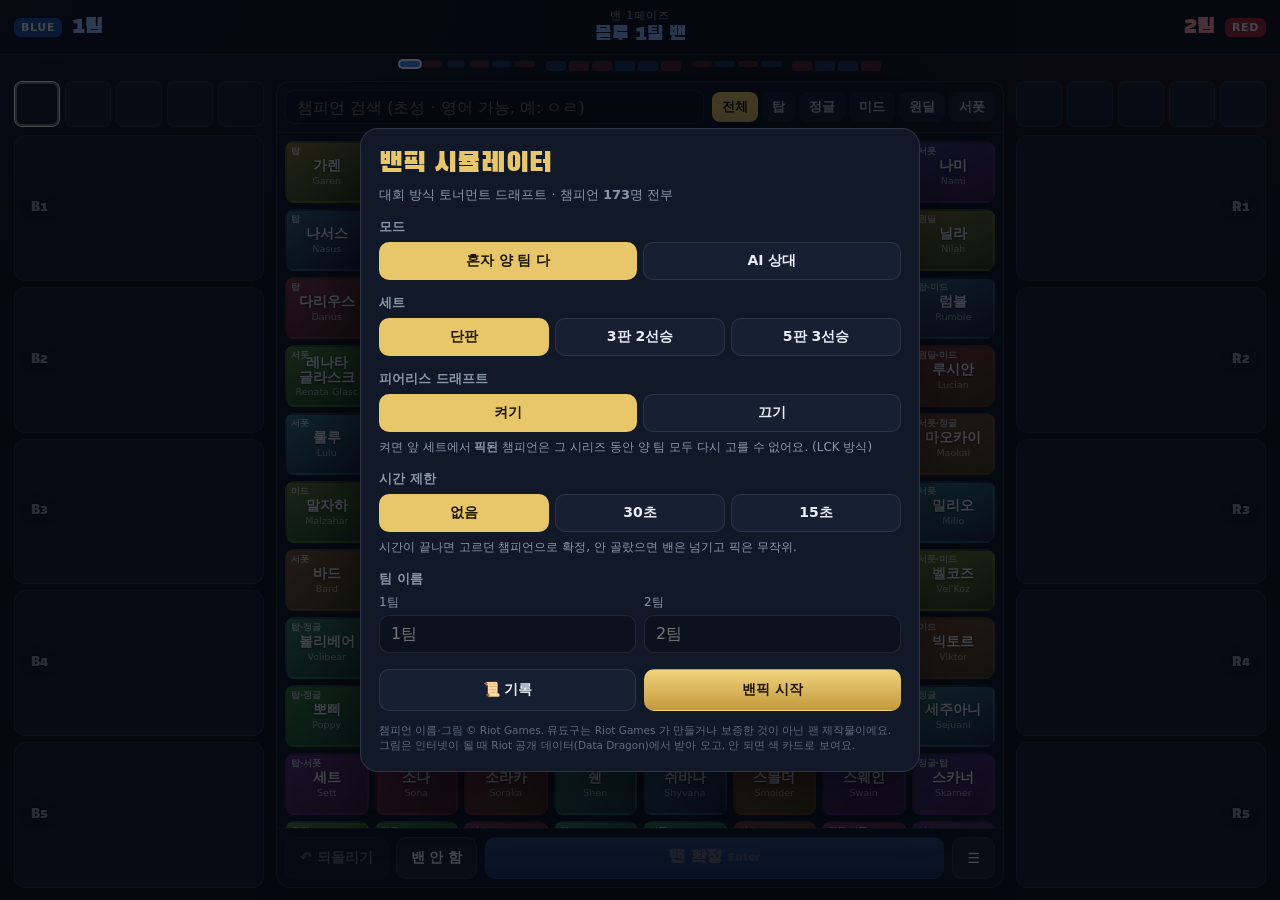
==== commit 7f89fd7a: "feat: 밴픽 시뮬레이터에 챔피언 그림 추가 사용자 요청: 챔피언 그림도 넣어 달라. - 그림은 Riot 공개 데이터(Data Dragon)에서 받아 옴: 목록은 아이콘, 픽 칸" ====
--- a/web/games/banpick/index.html
+++ b/web/games/banpick/index.html
@@ -78,11 +78,10 @@
 .pick .cn{font-family:var(--hfont);font-size:clamp(16px,2.2vw,22px);white-space:nowrap;overflow:hidden;text-overflow:ellipsis}
 .pick .ce{font-size:10.5px;color:var(--mut);white-space:nowrap;overflow:hidden;text-overflow:ellipsis}
 .pick .rl{font-size:11px;font-weight:800;padding:2px 7px;border-radius:6px;background:rgba(255,255,255,.1);flex:0 0 auto}
-.pick.fill{background:var(--cbg)}
 .side.B .pick.fill{border-color:rgba(61,139,255,.45)}
 .side.R .pick.fill{border-color:rgba(255,77,90,.45)}
 .pick.now{border-color:#fff;animation:pulse 1s infinite}
-.pick.now.hov{background:var(--cbg);opacity:.85}
+.pick.now.hov{opacity:.9}
 .pick.empty .cn{color:rgba(255,255,255,.18);font-size:15px}
 
 .center{min-height:0;display:flex;flex-direction:column;background:rgba(17,24,39,.65);border:1px solid var(--line);border-radius:14px;overflow:hidden}
@@ -105,6 +104,21 @@
 .ch.off{filter:grayscale(1) brightness(.42);cursor:default;transform:none}
 .ch.off:hover{border-color:transparent}
 .ch .tag{position:absolute;bottom:2px;right:3px;font-size:9px;font-weight:800;padding:0 4px;border-radius:4px;background:rgba(0,0,0,.65);color:#fff}
+/* 챔피언 그림 (인터넷 연결 시) */
+.ch{overflow:hidden}
+.ch img{position:absolute;inset:0;width:100%;height:100%;object-fit:cover;transform:scale(1.1);opacity:0;pointer-events:none}
+.ch.img{height:84px;justify-content:flex-end;padding:0}
+.ch.img img{opacity:1}
+.ch:not(.img) img{width:1px;height:1px}
+.ch.img .k{position:relative;width:100%;padding:12px 2px 3px;font-size:11.5px;background:linear-gradient(transparent,rgba(0,0,0,.88))}
+.ch.img .e{display:none}
+.ch.img .r{z-index:1;background:rgba(0,0,0,.6);padding:0 3px;border-radius:3px;top:3px;left:3px}
+.ch.img .tag{z-index:1;top:3px;bottom:auto;right:3px}
+.pick .cn,.pick .ce,.pick .ord{text-shadow:0 1px 3px rgba(0,0,0,.9),0 0 8px rgba(0,0,0,.6)}
+.pick .ce{color:#c3cad8}
+.ban .bn{position:absolute;left:0;right:0;bottom:0;font-size:9px;padding:1px 0;background:rgba(0,0,0,.7);white-space:nowrap;overflow:hidden;text-overflow:ellipsis;z-index:1}
+.lu .p .ic{width:30px;height:30px;border-radius:6px;background-size:115%;background-position:center;flex:0 0 auto;margin:-2px 0}
+.credit{font-size:10.5px;color:#5f6b80;margin-top:12px;line-height:1.45}
 #none{display:none;grid-column:1/-1;text-align:center;color:var(--mut);padding:30px 0}
 .ctrl{flex:0 0 auto;display:flex;gap:8px;padding:8px;border-top:1px solid var(--line);align-items:center}
 .btn{height:42px;padding:0 14px;border-radius:10px;background:var(--panel2);font-weight:800;font-size:14px;display:flex;align-items:center;justify-content:center;gap:6px;
@@ -187,6 +201,7 @@
   .pick .rl{font-size:9.5px;padding:1px 5px}
   #grid{grid-template-columns:repeat(auto-fill,minmax(68px,1fr));gap:5px}
   .ch{height:52px}.ch .k{font-size:12px}
+  .ch.img{height:72px}.ch.img .k{font-size:11px}
   .btn.lock{font-size:16px}
   .lineups{grid-template-columns:1fr}
   .top10{grid-template-columns:1fr}
@@ -250,6 +265,8 @@
     <button class="btn" id="bResume" style="display:none">이어서 하기</button>
     <button class="btn gold" id="bStart">밴픽 시작</button>
   </div>
+  <div class="credit">챔피언 이름·그림 © Riot Games. 뮤됴구는 Riot Games 가 만들거나 보증한 것이 아닌 팬 제작물이에요.
+    그림은 인터넷이 될 때 Riot 공개 데이터(Data Dragon)에서 받아 오고, 안 되면 색 카드로 보여요.</div>
 </div></div>
 
 <!-- 결과 -->
@@ -470,6 +487,27 @@
   + 'Lee Sin,Vi,Xin Zhao,Wukong,Maokai,Sejuani,Jarvan IV,Viego,Nidalee,Pantheon,Skarner,Trundle,Lillia,'
   + 'K\'Sante,Rumble,Jax,Gnar,Renekton,Aatrox,Ambessa,Jayce,Gragas,Ornn,Sion,Kennen,Camille,Zaahen,Gwen').split(','));
 
+/* ── 챔피언 그림: Riot Data Dragon (인터넷 될 때만, 안 되면 색 카드 그대로) ── */
+const DD = 'https://ddragon.leagueoflegends.com';
+const K_DD = 'banpick.dd';
+const DD_KEY = {'Wukong':'MonkeyKing','Nunu & Willump':'Nunu','Renata Glasc':'Renata',"Bel'Veth":'Belveth',"Cho'Gath":'Chogath',
+  "Kai'Sa":'Kaisa',"Kha'Zix":'Khazix',"Vel'Koz":'Velkoz','LeBlanc':'Leblanc'};
+let art = (function(){ try { return JSON.parse(localStorage.getItem(K_DD)) || {}; } catch (e) { return {}; } })();
+if (!art.ids) art.ids = {};
+if (!art.extra) art.extra = [];
+function ddKey(en){ return art.ids[en] || DD_KEY[en] || en.replace(/[^A-Za-z0-9]/g, ''); }
+function iconUrl(id){ return art.v ? `${DD}/cdn/${art.v}/img/champion/${ddKey(id)}.png` : ''; }
+function splashUrl(id){ return art.v ? `${DD}/cdn/img/champion/centered/${ddKey(id)}_0.jpg` : ''; }
+/* 배경: 그림이 실패해도 아래 색 카드가 보이도록 겹쳐 그림 */
+function cssUrl(u){ return u ? `url("${u}")` : ''; }
+function splashBg(ch, side){
+  const u = splashUrl(ch.id);
+  if (!u) return `background:${ch.bg}`;
+  const fade = side === 'R' ? 'to left' : 'to right';
+  return `background:linear-gradient(${fade},rgba(8,11,19,.82) 0%,rgba(8,11,19,.35) 55%,rgba(8,11,19,.1)),${cssUrl(u)} center 22%/cover no-repeat,${ch.bg}`;
+}
+function iconBg(ch){ const u = iconUrl(ch.id); return u ? `background:${cssUrl(u)} center/115% no-repeat,${ch.bg}` : `background:${ch.bg}`; }
+
 const ROLES = ['T','J','M','A','S'];
 const RN = {T:'탑',J:'정글',M:'미드',A:'원딜',S:'서폿'};
 const ALIAS = {'미포':'Miss Fortune','트페':'Twisted Fate','블츠':'Blitzcrank','아우솔':'Aurelion Sol','탐켄':'Tahm Kench',
@@ -483,7 +521,7 @@
 const norm = (s) => s.toLowerCase().replace(/[\s'.&]/g,'');
 function hue(s){let h=7;for(const c of s)h=(h*31+c.charCodeAt(0))>>>0;return h%360;}
 
-const CHAMPS = RAW.trim().split('\n').map((l) => {
+const CHAMPS = RAW.trim().split('\n').concat(art.extra).map((l) => {
   const [en, ko, r] = l.split(',');
   const h = hue(en);
   return { id: en, en, ko, roles: r.split(''), pop: POP.has(en),
@@ -558,11 +596,17 @@
 CHAMPS.forEach((c) => {
   const d = document.createElement('button');
   d.className = 'ch'; d.style.setProperty('--cbg', c.bg); d.title = `${c.ko} (${c.en}) · ${c.roles.map((r) => RN[r]).join('/')}`;
-  d.innerHTML = `<span class="r">${c.roles.map((r) => RN[r]).slice(0, 2).join('·')}</span><span class="k">${c.ko}</span><span class="e">${c.en}</span><span class="tag" style="display:none"></span>`;
+  d.innerHTML = `<img alt="" loading="lazy" decoding="async"><span class="r">${c.roles.map((r) => RN[r]).slice(0, 2).join('·')}</span><span class="k">${c.ko}</span><span class="e">${c.en}</span><span class="tag" style="display:none"></span>`;
+  const im = d.querySelector('img');
+  im.addEventListener('load', () => d.classList.add('img'));
+  im.addEventListener('error', () => { d.classList.remove('img'); im.removeAttribute('src'); });
   d.addEventListener('click', () => onTile(c.id));
   d.addEventListener('dblclick', () => { if (st && st.cur.hover === c.id) lockIn(); });
   tiles[c.id] = d; $('grid').appendChild(d);
 });
+function applyArt(){ CHAMPS.forEach((c) => { const u = iconUrl(c.id); const im = tiles[c.id].querySelector('img');
+  if (u && im.getAttribute('src') !== u) im.src = u; }); }
+applyArt();
 const noneEl = document.createElement('div'); noneEl.id = 'none'; noneEl.textContent = '찾는 챔피언이 없어요'; $('grid').appendChild(noneEl);
 
 function matches(c){
@@ -606,8 +650,9 @@
     for (let i = 0; i < 5; i++) {
       const id = c.bans[side][i];
       const isNow = !c.done && s && s.side === side && s.type === 'ban' && c.bans[side].length === i;
-      if (id !== undefined) bh += id ? `<div class="ban fill" title="${BY[id].ko}" style="background:${BY[id].bg}">${BY[id].ko}</div>` : `<div class="ban skip">—</div>`;
-      else if (isNow && c.hover) bh += `<div class="ban now hov" style="background:${BY[c.hover].bg}">${BY[c.hover].ko}</div>`;
+      const lab = (ch) => (art.v ? `<span class="bn">${ch.ko}</span>` : ch.ko);
+      if (id !== undefined) bh += id ? `<div class="ban fill" title="${BY[id].ko}" style='${iconBg(BY[id])}'>${lab(BY[id])}</div>` : `<div class="ban skip">—</div>`;
+      else if (isNow && c.hover) bh += `<div class="ban now hov" title="${BY[c.hover].ko}" style='${iconBg(BY[c.hover])}'>${lab(BY[c.hover])}</div>`;
       else bh += `<div class="ban${isNow ? ' now' : ''}"></div>`;
     }
     $('bans' + side).innerHTML = bh;
@@ -620,10 +665,10 @@
       const ord = side + (i + 1);
       if (id) {
         const ch = BY[id];
-        ph += `<div class="pick fill" style="--cbg:${ch.bg}"><span class="ord">${ord}</span><div class="info"><div class="cn">${ch.ko}</div><div class="ce">${ch.en}</div></div><span class="rl">${RN[roles[i]]}</span></div>`;
+        ph += `<div class="pick fill" style='${splashBg(ch, side)}'><span class="ord">${ord}</span><div class="info"><div class="cn">${ch.ko}</div><div class="ce">${ch.en}</div></div><span class="rl">${RN[roles[i]]}</span></div>`;
       } else if (isNow && c.hover) {
         const ch = BY[c.hover];
-        ph += `<div class="pick now hov" style="--cbg:${ch.bg}"><span class="ord">${ord}</span><div class="info"><div class="cn">${ch.ko}</div><div class="ce">고르는 중…</div></div></div>`;
+        ph += `<div class="pick now hov" style='${splashBg(ch, side)}'><span class="ord">${ord}</span><div class="info"><div class="cn">${ch.ko}</div><div class="ce">고르는 중…</div></div></div>`;
       } else {
         ph += `<div class="pick empty${isNow ? ' now' : ''}"><span class="ord">${ord}</span><div class="info"><div class="cn">${isNow ? '선택 중' : ''}</div></div></div>`;
       }
@@ -767,7 +812,7 @@
 function luHtml(side, lineup, bans, name, clickable){
   return `<div class="lu ${side}"><div class="t">${side === 'B' ? '🔵' : '🔴'} ${esc(name)}</div>`
     + ROLES.map((r, i) => { const id = lineup[i]; const ch = BY[id];
-      return ch ? `<div class="p${clickable && swapSel && swapSel.side === side && swapSel.i === i ? ' sw' : ''}" ${clickable ? `data-s="${side}" data-i="${i}"` : ''} style="--cbg:${ch.bg}"><span class="rl">${RN[r]}</span><span class="n">${ch.ko}</span></div>` : ''; }).join('')
+      return ch ? `<div class="p${clickable && swapSel && swapSel.side === side && swapSel.i === i ? ' sw' : ''}" ${clickable ? `data-s="${side}" data-i="${i}"` : ''} style="--cbg:${ch.bg}"><span class="rl">${RN[r]}</span>${art.v ? `<span class="ic" style='${iconBg(ch)}'></span>` : ''}<span class="n">${ch.ko}</span></div>` : ''; }).join('')
     + `<div class="bb">밴: ${bans.map((id) => (id ? BY[id] ? BY[id].ko : id : '—')).join(', ')}</div></div>`;
 }
 function openResult(){
@@ -922,6 +967,31 @@
   if (m.type === 'resume' && paused) { paused = false; if (deadline) deadline = Date.now() + pausedLeft * 1000; renderTimer(); maybeAI(); }
 });
 
+/* ── 그림 데이터: 최신 패치 버전 + 챔피언 키 (신챔 자동 추가는 다음에 열 때) ── */
+async function refreshArt(){
+  if (art.v && art.at && Date.now() - art.at < 864e5) return;
+  try {
+    const vs = await (await fetch(`${DD}/api/versions.json`, { cache: 'no-cache' })).json();
+    const v = vs && vs[0]; if (!v) return;
+    if (v !== art.v || !art.idsOk) {
+      const [en, ko] = await Promise.all(['en_US', 'ko_KR'].map((l) => fetch(`${DD}/cdn/${v}/data/${l}/champion.json`).then((r) => r.json())));
+      const ids = {}, known = new Set(CHAMPS.map((c) => c.id)), extra = [];
+      const tagRole = { Marksman:'A', Support:'S', Mage:'M', Assassin:'M', Fighter:'T', Tank:'T' };
+      Object.values(en.data).forEach((d) => {
+        if (d.name !== d.id) ids[d.name] = d.id;
+        if (!known.has(d.name) && !Object.values(DD_KEY).includes(d.id) && !known.has(d.id)) {
+          const k = ko.data[d.id]; const roles = [...new Set((d.tags || []).map((t) => tagRole[t]).filter(Boolean))].join('') || 'M';
+          extra.push(`${d.name},${k ? k.name : d.name},${roles}`);
+        }
+      });
+      art.ids = ids; art.extra = extra; art.idsOk = 1;
+    }
+    art.v = v; art.at = Date.now();
+    try { localStorage.setItem(K_DD, JSON.stringify(art)); } catch (e) {}
+    applyArt(); if (st) render();
+  } catch (e) { /* 오프라인: 색 카드 그대로 */ }
+}
+
 /* ── 켜기 ─────────────────────────── */
 if (st && st.cur && st.cfg) {
   if (!st.snaps) st.snaps = [];
@@ -936,6 +1006,7 @@
   openSetup();
 }
 MUD.ready();
+refreshArt();
 })();
 </script>
 </body>
